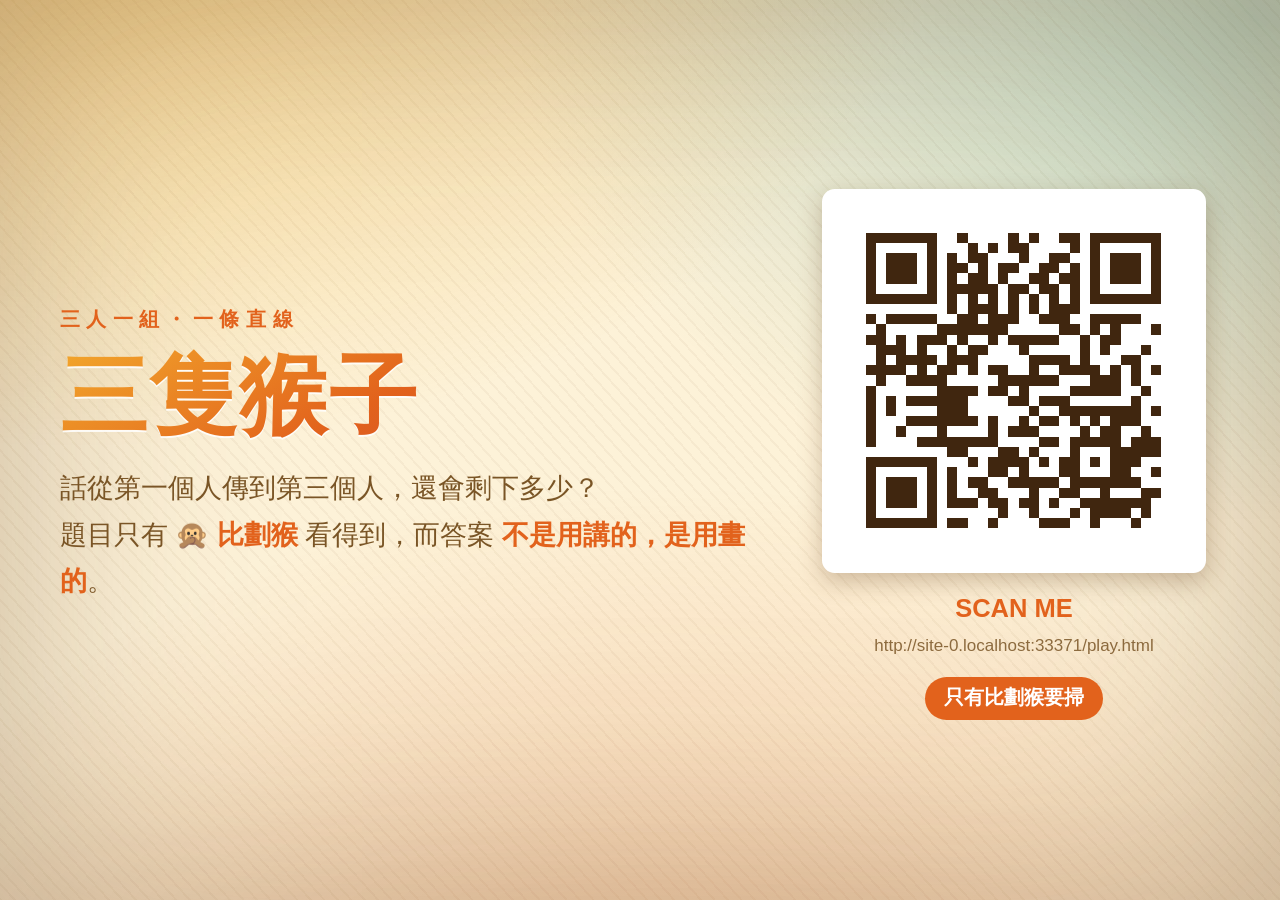
==== index.html @ 546dc7aa "三隻猴子：投影端與比劃猴手機端" ====
<!DOCTYPE html>
<html lang="zh-Hant">
<head>
<meta charset="UTF-8">
<meta name="viewport" content="width=device-width, initial-scale=1">
<title>三隻猴子｜投影幕</title>
<meta name="robots" content="noindex">
<meta name="description" content="三隻猴子傳話遊戲的投影畫面：規則、大倒數、輪次節奏">
<link rel="stylesheet" href="assets/theme.css">
<link rel="stylesheet" href="assets/stage.css">
</head>
<body>

<main class="screen" id="screen"></main>

<div class="bar-ui" id="bar">
  <button data-act="prev">← 上一頁</button>
  <button data-act="next">下一頁 →</button>
  <span class="grow" id="where"></span>
  <button data-act="menu">跳關 Esc</button>
  <button data-act="full">全螢幕 F</button>
</div>

<div class="menu" id="menu" hidden>
  <h2>跳到哪一頁</h2>
  <ol id="menuList"></ol>
  <p class="hintline" id="menuKeys"></p>
</div>

<script src="assets/util.js"></script>
<script src="assets/terms.js"></script>
<script src="assets/roles.js"></script>
<script src="assets/qrcode.js"></script>
<script src="assets/stage.js"></script>
</body>
</html>
---- assets/theme.css ----
/* 藏寶圖：曬過太陽的舊紙，配金、火橘、海水青。
   投影幕用亮底，後排看得比深色底清楚。 */
:root{
  --paper:#FDF2D8;
  --paper-2:#F7E3B4;
  --paper-3:#EED49A;
  --ink:#40260F;          /* 主文字：墨咖啡 */
  --ink-2:#7A5526;        /* 次要文字 */
  --gold:#E9A317;
  --amber:#F2A72C;
  --flame:#E2621C;
  --teal:#0E8C8F;
  --err:#C4453B;

  --font:"Noto Sans TC","PingFang TC","Microsoft JhengHei",-apple-system,
         BlinkMacSystemFont,"Segoe UI",sans-serif;
}

/* 暗場：三隻猴子常排在活動後半，可能已經關燈，全白底會刺眼。
   只覆蓋變數，版面完全不用改。投影端按 C 切換。 */
body.dark{
  --paper:#231508;
  --paper-2:#33200C;
  --paper-3:#412A10;
  --ink:#FBEBCB;
  --ink-2:#DCBB8A;
  --gold:#F3BC45;
  --amber:#F5C45E;
  --flame:#FF7A33;
  --teal:#37C2C4;
}

*,*::before,*::after{box-sizing:border-box;}

body{
  margin:0;
  font-family:var(--font);
  line-height:1.6;
  -webkit-font-smoothing:antialiased;
}

[hidden]{display:none!important;}

/* ---------- 按鈕 ---------- */
.btn{
  display:inline-flex;
  align-items:center;
  justify-content:center;
  gap:.45rem;
  padding:.8rem 1.6rem;
  border:none;
  border-radius:999px;
  background:linear-gradient(135deg,var(--amber),var(--gold));
  color:#fff;
  font-family:inherit;
  font-size:1.02rem;
  font-weight:900;
  letter-spacing:.04em;
  cursor:pointer;
  text-decoration:none;
  box-shadow:0 .3rem .7rem rgba(217,140,18,.35);
  transition:transform .18s ease, box-shadow .18s ease, filter .18s ease;
}
.btn:hover{transform:translateY(-.15rem);box-shadow:0 .5rem 1rem rgba(217,140,18,.4);}
.btn:focus-visible{outline:3px solid var(--ink);outline-offset:3px;}
.btn[disabled]{filter:grayscale(.6);opacity:.6;cursor:not-allowed;transform:none;}

.btn--ghost{
  background:transparent;
  color:var(--ink-2);
  border:2px solid rgba(122,85,38,.3);
  box-shadow:none;
  font-weight:700;
  font-size:.9rem;
  padding:.6rem 1.2rem;
}
.btn--ghost:hover{color:var(--ink);border-color:var(--ink-2);box-shadow:none;}

/* ---------- QR ---------- */
/* 底一定是純白，不能用 --paper：米色在投影機上對比不夠，手機掃不到 */
.qr{
  display:block;
  background:#fff;
  border-radius:.75rem;
  padding:.5rem;
  line-height:0;
}
.qr svg{display:block;width:100%;height:auto;}

@media (prefers-reduced-motion:reduce){
  *{transition:none!important;animation:none!important;}
}
---- assets/stage.css ----
/* 投影端。整頁只有一個任務：當全場的節奏棒。
   題目和答案都在比劃猴的手機上，這裡【不顯示任何正式題目】。 */

/* 字級跟著視窗走，投影機不管是 1024 還是 4K 都塞得剛好 */
html{font-size:clamp(16px, 0.78vw + 0.78vh, 36px);}

/* 卡片底色：亮場是白紙，暗場是一層薄薄的亮面。
   版面各處只認這個變數，切暗場才不用改任何一條規則。 */
:root{--card-bg:#fff;--card-line:rgba(122,85,38,.2);--bar-bg:rgba(255,251,240,.96);}
body.dark{--card-bg:rgba(255,255,255,.07);--card-line:rgba(255,255,255,.18);--bar-bg:rgba(35,21,8,.96);}

body{
  background:var(--paper);
  color:var(--ink);
  height:100vh;
  overflow:hidden;
  cursor:none;                 /* 投影幕上不能有游標亂晃 */
}
body.show-ui{cursor:default;}

/* 底色的光暈與紙紋 */
body::before{
  content:"";
  position:fixed;
  inset:0;
  z-index:0;
  background:
    radial-gradient(85rem 55rem at 6% -12%, rgba(233,163,23,.42), transparent 60%),
    radial-gradient(75rem 52rem at 98% 2%, rgba(14,140,143,.26), transparent 58%),
    radial-gradient(85rem 60rem at 52% 122%, rgba(226,98,28,.30), transparent 60%),
    repeating-linear-gradient(48deg, rgba(122,85,38,.05) 0 2px, transparent 2px 10px);
}

/* 舊紙的四邊燒灼感，讓亮底不會刺眼 */
body::after{
  content:"";
  position:fixed;
  inset:0;
  z-index:0;
  pointer-events:none;
  box-shadow:inset 0 0 16rem rgba(90,52,18,.34);
}
body.dark::after{box-shadow:inset 0 0 16rem rgba(0,0,0,.6);}

main.screen{
  position:relative;
  z-index:1;
  height:100vh;
  display:flex;
  flex-direction:column;
  align-items:center;
  justify-content:center;
  padding:4.5rem 3.5rem 4rem;
  text-align:center;
}

/* ---------- 共用零件 ---------- */
.eyebrow{
  margin:0 0 .6rem;
  font-size:1.15rem;font-weight:900;letter-spacing:.34em;
  color:var(--flame);
}
.huge{
  margin:0;
  font-size:5.2rem;font-weight:900;line-height:1.12;letter-spacing:.02em;
  background:linear-gradient(150deg,#F2A72C 0%,#E2621C 48%,#C4453B 100%);
  -webkit-background-clip:text;background-clip:text;color:transparent;
  filter:drop-shadow(0 .12rem 0 rgba(255,255,255,.85));
}
body.dark .huge{filter:none;}
.big{margin:0;font-size:3.4rem;font-weight:900;line-height:1.25;}
.mid{margin:0;font-size:2.1rem;font-weight:800;line-height:1.45;}
.lede{
  margin:1.2rem auto 0;max-width:52rem;
  font-size:1.6rem;line-height:1.7;color:var(--ink-2);
}
.lede b{color:var(--flame);}
.quiet{color:var(--ink-2);opacity:.8;}
/* emoji 的字身比一般文字高，行高給 1.1 會讓它的頭超出行框壓到上一行，
   所以這裡一律留寬一點 */
.emoji{
  display:block;font-size:6rem;line-height:1.35;
  filter:drop-shadow(0 .3rem .5rem rgba(90,52,18,.22));
}

@keyframes pop{from{opacity:0;transform:scale(.6);}to{opacity:1;transform:scale(1);}}

/* ---------- 封面 ---------- */
.cover{
  display:grid;grid-template-columns:1.25fr .75fr;gap:3.5rem;align-items:center;
  width:100%;max-width:88rem;text-align:left;
}
.cover__qr{text-align:center;}
.cover__qr .qr{
  width:min(26rem,30vw);margin:0 auto;
  border:.35rem solid #fff;
  box-shadow:0 .5rem 1.4rem rgba(90,52,18,.28);
}
.cover__scan{margin:.9rem 0 0;font-size:1.5rem;font-weight:900;color:var(--flame);}
/* QR 掃不到時主持人要直接念，所以網址一定要看得見、而且會自己折行 */
.cover__url{margin:.2rem 0 0;font-size:1rem;word-break:break-all;color:var(--ink-2);opacity:.85;}
.cover__who{
  margin:1rem 0 0;display:inline-block;
  padding:.35rem 1.1rem;border-radius:999px;
  background:var(--flame);color:#fff;font-size:1.15rem;font-weight:900;
}

/* 正式輪次角落的小 QR，給遲到的組。按 H 收起來 */
.qr-corner{
  position:fixed;top:1.4rem;right:1.4rem;z-index:3;
  width:8rem;text-align:center;
}
.qr-corner .qr{border:.2rem solid #fff;box-shadow:0 .3rem .8rem rgba(90,52,18,.25);}
.qr-corner p{margin:.3rem 0 0;font-size:.75rem;font-weight:900;color:var(--ink-2);}

/* ---------- 三隻猴子 ---------- */
.roles{
  display:grid;grid-template-columns:repeat(3,1fr);gap:1.2rem;
  width:100%;max-width:80rem;margin-top:1.6rem;
}
.role{
  padding:1.5rem 1.2rem;border-radius:1.2rem;
  background:var(--card-bg);border:.14rem solid var(--card-line);
  box-shadow:0 .3rem 0 rgba(90,52,18,.12);
}
.role__e{font-size:4rem;line-height:1.3;}
.role__n{font-size:1.9rem;font-weight:900;margin:.4rem 0 .5rem;color:var(--flame);}
.role__r{font-size:1.25rem;line-height:1.55;color:var(--ink-2);}
.role__t{margin-top:.6rem;font-size:1rem;color:var(--ink-2);opacity:.8;}

/* 站位：🙊 →(看動作)→ 🙉 →(聽聲音)→ 🙈 →(畫)→ 📄 */
.lineup{
  display:flex;align-items:center;justify-content:center;
  gap:1rem;flex-wrap:wrap;margin:2rem 0 1rem;
}
.lineup__m{text-align:center;}
.lineup__m b{display:block;font-size:5.5rem;line-height:1.3;}
.lineup__m span{font-size:1.3rem;font-weight:900;}
.lineup__a{text-align:center;color:var(--flame);}
.lineup__a b{display:block;font-size:2.4rem;line-height:1;}
.lineup__a span{font-size:1rem;font-weight:900;letter-spacing:.1em;}

/* 題目字。投影端只有範例題會用到它 */
.term{
  font-size:9rem;font-weight:900;line-height:1.1;letter-spacing:.04em;
  background:linear-gradient(150deg,#F2A72C 0%,#E2621C 48%,#C4453B 100%);
  -webkit-background-clip:text;background-clip:text;color:transparent;
  filter:drop-shadow(0 .12rem 0 rgba(255,255,255,.85));
  animation:pop .35s ease-out;
}
.term--demo{background:linear-gradient(150deg,#7DBB3A 0%,#0E8C8F 60%,#12758F 100%);
  -webkit-background-clip:text;background-clip:text;}
body.dark .term{filter:none;}
.term__n{font-size:1.2rem;letter-spacing:.3em;color:var(--ink-2);opacity:.8;font-weight:800;}

/* 三個角色各包成一顆膠囊。中文會在任意字元換行，
   整行直接丟出去會斷在「猜題猴：閉／眼」這種地方 */
.rolebar{
  display:flex;flex-wrap:wrap;justify-content:center;
  gap:.6rem 1.1rem;margin-top:2rem;max-width:76rem;
}
.rolebar span{
  white-space:nowrap;padding:.35rem 1.2rem;border-radius:999px;
  background:var(--card-bg);border:.12rem solid var(--card-line);
  box-shadow:0 .16rem 0 rgba(90,52,18,.10);
  font-size:1.5rem;font-weight:800;color:var(--ink-2);
}
.rolebar b{color:var(--ink);font-weight:900;}

/* ---------- 交接：三個步驟 ---------- */
.steps{display:flex;gap:1.2rem;justify-content:center;align-items:stretch;margin-top:1.6rem;}
.step{
  flex:1;max-width:20rem;padding:1.4rem 1.2rem;border-radius:1.2rem;
  background:var(--card-bg);border:.14rem solid var(--card-line);
  box-shadow:0 .3rem 0 rgba(90,52,18,.12);
}
.step b{display:block;font-size:2.6rem;line-height:1.2;color:var(--flame);}
.step span{display:block;margin-top:.4rem;font-size:1.5rem;font-weight:900;line-height:1.4;}

/* ---------- 大倒數 ----------
   這是投影端的主角，字級遠大於 orientation 原本的 5.5rem */
.timer{
  margin:.5rem 0;
  font-size:14rem;font-weight:900;letter-spacing:.04em;
  font-variant-numeric:tabular-nums;
  color:var(--teal);line-height:1.05;
}
.timer.low{color:var(--flame);}
.timer.zero{color:var(--err);animation:blink 1s steps(2) infinite;}
@keyframes blink{50%{opacity:.25;}}
.timer small{
  display:block;font-size:1.4rem;font-weight:900;letter-spacing:.24em;
  color:var(--ink-2);opacity:.8;
}

/* ---------- 3・2・1 與 時間到 ---------- */
.count3{
  font-size:16rem;font-weight:900;line-height:1.2;
  background:linear-gradient(150deg,#F2A72C,#E2621C 50%,#C4453B);
  -webkit-background-clip:text;background-clip:text;color:transparent;
  animation:pop .4s ease-out;
}
/* emoji 是彩色字符，套上 background-clip:text + 透明字色會被裁成一片漸層剪影，
   所以有 emoji 的那一格要用原本的顏色畫 */
.count3--emoji{
  background:none;
  -webkit-background-clip:border-box;background-clip:border-box;
  color:var(--ink);
  line-height:1.3;
  filter:drop-shadow(0 .4rem .8rem rgba(90,52,18,.28));
}

/* 時間到：全場的笑點爆發點，動畫要夠猛，但只跑一次。
   刻意不用 animation-fill-mode:both —— 那會讓「沒跑動畫」時元素卡在 0%
   的 opacity:0（reduced-motion、或分頁在背景），整句話就此消失。
   用 forwards 的話，沒動畫時就是正常的 scale(1)、看得見，這才是安全的預設。 */
.slam{
  font-size:11rem;font-weight:900;line-height:1.25;color:var(--flame);
  animation:slam .55s cubic-bezier(.2,.9,.3,1.3) forwards;
}
@keyframes slam{
  0%{transform:scale(2.4);opacity:0;}
  55%{opacity:1;}
  100%{transform:scale(1);opacity:1;}
}
/* 同理：底色的 opacity:0 寫在規則本體，不是寫在 keyframe 的 0%。
   關掉動畫時它只是不出現，而不是變成一片蓋住投影幕的橘色。 */
.hype::before{
  content:"";position:fixed;inset:0;z-index:0;pointer-events:none;opacity:0;
  background:radial-gradient(70rem 50rem at 50% 45%, rgba(226,98,28,.42), transparent 65%);
  animation:hype 1.1s ease-out 2;
}
@keyframes hype{0%{opacity:0;}25%{opacity:1;}100%{opacity:0;}}

/* ---------- 控制列 ---------- */
.bar-ui{
  position:fixed;left:0;right:0;bottom:0;z-index:5;
  display:flex;align-items:center;gap:.75rem;
  padding:.55rem 1rem;
  background:var(--bar-bg);
  border-top:.1rem solid rgba(122,85,38,.25);
  box-shadow:0 -.3rem .8rem rgba(90,52,18,.12);
  color:var(--ink);font-size:.95rem;
  opacity:0;transform:translateY(110%);
  transition:opacity .25s ease, transform .25s ease;
}
body.show-ui .bar-ui{opacity:1;transform:none;}
.bar-ui button{
  font-family:inherit;font-size:.95rem;font-weight:900;
  padding:.35rem .9rem;border-radius:.55rem;
  border:.1rem solid rgba(122,85,38,.3);
  background:var(--card-bg);color:var(--ink);cursor:pointer;
}
.bar-ui button:hover{border-color:var(--flame);}
.bar-ui .grow{flex:1;text-align:center;color:var(--ink-2);}
.bar-ui kbd{
  font:inherit;font-size:.8rem;padding:0 .3rem;border-radius:.25rem;
  background:var(--paper-2);border:.06rem solid rgba(122,85,38,.3);
}

/* ---------- 跳關選單 ---------- */
.menu{
  position:fixed;inset:0;z-index:6;
  background:var(--paper);
  padding:2.5rem;overflow:auto;color:var(--ink);
}
.menu h2{margin:0 0 1rem;font-size:1.8rem;color:var(--flame);}
.menu ol{list-style:none;margin:0;padding:0;max-width:36rem;}
.menu li{margin-bottom:.3rem;}
.menu button{
  width:100%;text-align:left;font-family:inherit;font-size:1.02rem;
  padding:.4rem .7rem;border-radius:.5rem;border:none;
  background:transparent;color:var(--ink);cursor:pointer;
}
.menu button:hover{background:var(--card-bg);}
.menu button.now{background:var(--flame);color:#fff;font-weight:900;}
.menu .hintline{margin:1.2rem 0 0;font-size:.95rem;color:var(--ink-2);}
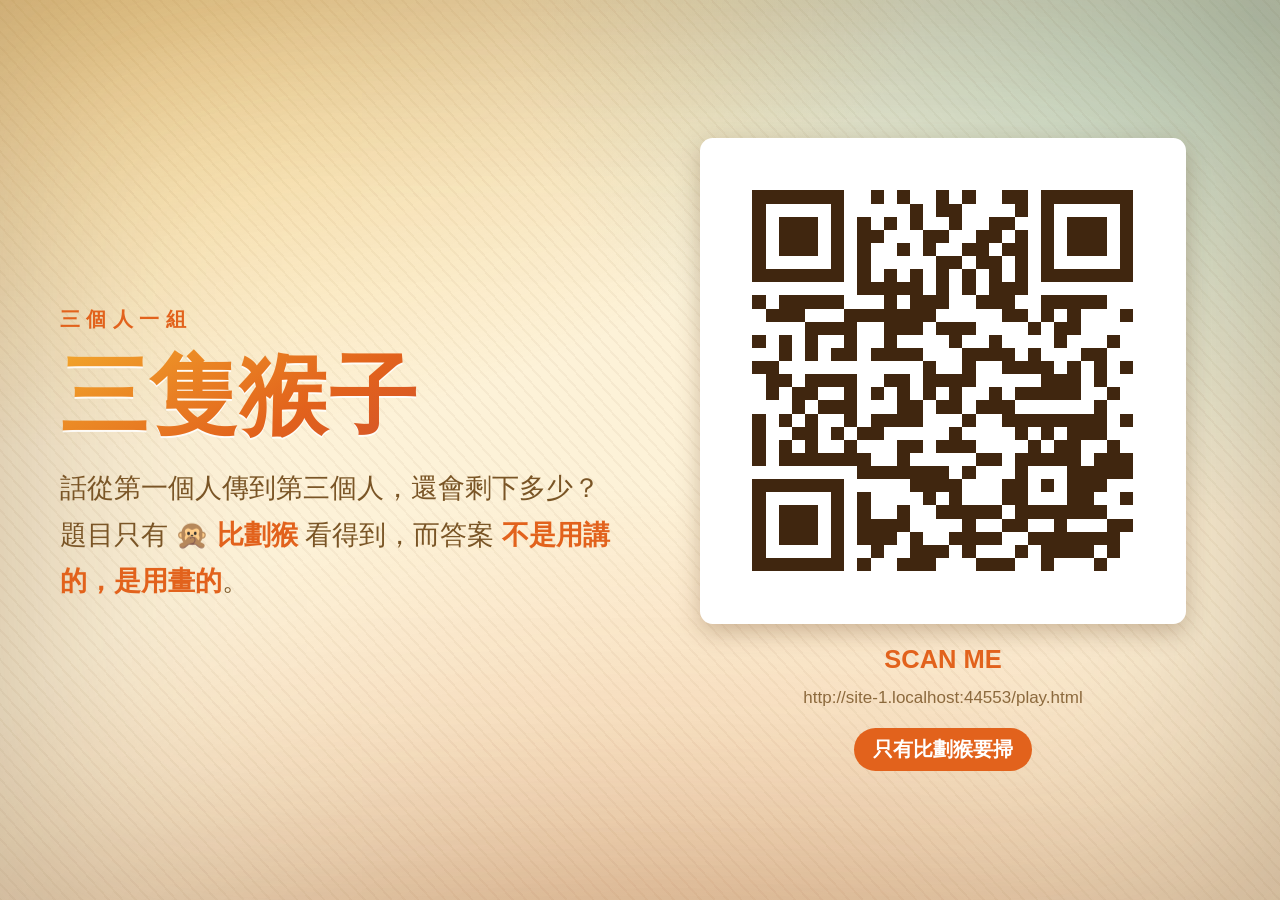
==== commit 01efe736: "題庫改成主題制，一輪一題；不再強調站成一直線 題庫換成 4 主題 x 4 題（佛堂 / 生活禮節 / 仙佛 / 十組）， 流程跟著改成「一輪 = 一個主題 = 一題」，投影幕大字打出當輪主題。  分派" ====
--- a/index.html
+++ b/index.html
@@ -30,6 +30,7 @@
 <script src="assets/util.js"></script>
 <script src="assets/terms.js"></script>
 <script src="assets/roles.js"></script>
+<script src="assets/deck.js"></script>
 <script src="assets/qrcode.js"></script>
 <script src="assets/stage.js"></script>
 </body>
--- a/assets/stage.css
+++ b/assets/stage.css
@@ -87,12 +87,12 @@
 
 /* ---------- 封面 ---------- */
 .cover{
-  display:grid;grid-template-columns:1.25fr .75fr;gap:3.5rem;align-items:center;
+  display:grid;grid-template-columns:1fr 1fr;gap:3rem;align-items:center;
   width:100%;max-width:88rem;text-align:left;
 }
 .cover__qr{text-align:center;}
 .cover__qr .qr{
-  width:min(26rem,30vw);margin:0 auto;
+  width:min(34rem,38vw);margin:0 auto;
   border:.35rem solid #fff;
   box-shadow:0 .5rem 1.4rem rgba(90,52,18,.28);
 }
@@ -108,10 +108,10 @@
 /* 正式輪次角落的小 QR，給遲到的組。按 H 收起來 */
 .qr-corner{
   position:fixed;top:1.4rem;right:1.4rem;z-index:3;
-  width:8rem;text-align:center;
+  width:11rem;text-align:center;
 }
 .qr-corner .qr{border:.2rem solid #fff;box-shadow:0 .3rem .8rem rgba(90,52,18,.25);}
-.qr-corner p{margin:.3rem 0 0;font-size:.75rem;font-weight:900;color:var(--ink-2);}
+.qr-corner p{margin:.35rem 0 0;font-size:.9rem;font-weight:900;color:var(--ink-2);}
 
 /* ---------- 三隻猴子 ---------- */
 .roles{
@@ -128,7 +128,7 @@
 .role__r{font-size:1.25rem;line-height:1.55;color:var(--ink-2);}
 .role__t{margin-top:.6rem;font-size:1rem;color:var(--ink-2);opacity:.8;}
 
-/* 站位：🙊 →(看動作)→ 🙉 →(聽聲音)→ 🙈 →(畫)→ 📄 */
+/* 傳話鏈：🙊 →(看動作)→ 🙉 →(聽聲音)→ 🙈 →(畫)→ 📄 */
 .lineup{
   display:flex;align-items:center;justify-content:center;
   gap:1rem;flex-wrap:wrap;margin:2rem 0 1rem;
@@ -176,6 +176,9 @@
 }
 .step b{display:block;font-size:2.6rem;line-height:1.2;color:var(--flame);}
 .step span{display:block;margin-top:.4rem;font-size:1.5rem;font-weight:900;line-height:1.4;}
+
+/* 正式輪的主題。投影幕上唯一「跟題目有關」的資訊，全場一樣所以不算洩題 */
+.big.theme{margin:.2rem 0 .4rem;color:var(--flame);letter-spacing:.04em;}
 
 /* ---------- 大倒數 ----------
    這是投影端的主角，字級遠大於 orientation 原本的 5.5rem */
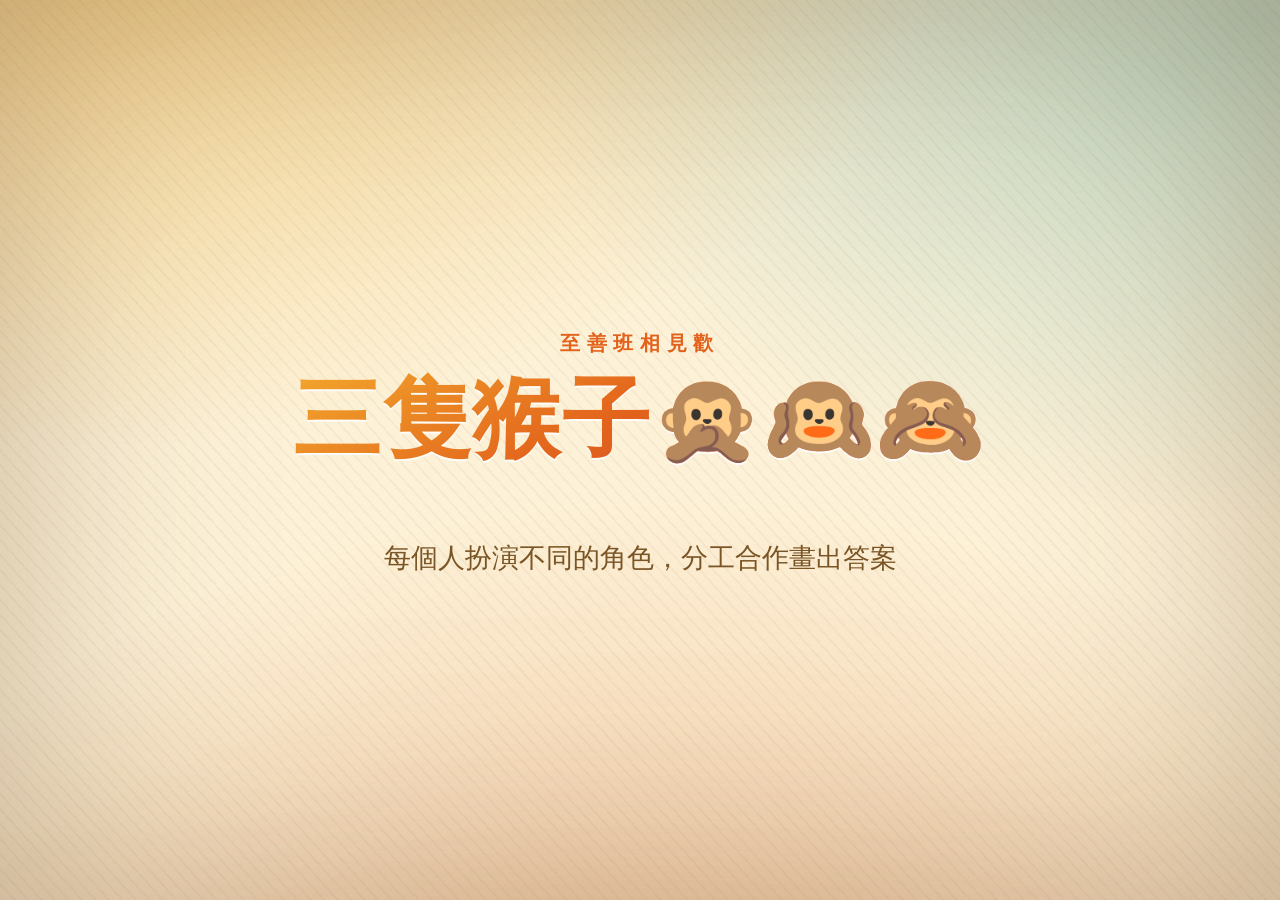
==== commit 625fca2a: "主題去掉 emoji、封面拿掉 QR、每題 4 分鐘、加背景音樂 - 主題只留名字，不配 emoji。投影幕上是純文字，後排看得清楚，   也不會再踩到舊系統缺字（Windows 10 畫不出 🪷） " ====
--- a/index.html
+++ b/index.html
@@ -17,6 +17,7 @@
   <button data-act="prev">← 上一頁</button>
   <button data-act="next">下一頁 →</button>
   <span class="grow" id="where"></span>
+  <button data-act="music" id="musicBtn">🎵 音樂</button>
   <button data-act="menu">跳關 Esc</button>
   <button data-act="full">全螢幕 F</button>
 </div>
@@ -32,6 +33,7 @@
 <script src="assets/roles.js"></script>
 <script src="assets/deck.js"></script>
 <script src="assets/qrcode.js"></script>
+<script src="assets/bgm.js"></script>
 <script src="assets/stage.js"></script>
 </body>
 </html>
--- a/assets/stage.css
+++ b/assets/stage.css
@@ -86,6 +86,17 @@
 @keyframes pop{from{opacity:0;transform:scale(.6);}to{opacity:1;transform:scale(1);}}
 
 /* ---------- 封面 ---------- */
+/* emoji 是彩色字符，套上 .huge 的 background-clip:text + 透明字色會被裁成
+   一片漸層剪影。放在 .plain 裡把它還原回來，才畫得出原本的顏色。 */
+.plain{
+  background:none;
+  -webkit-background-clip:border-box;background-clip:border-box;
+  color:var(--ink);
+  filter:none;
+}
+
+/* 下面這幾條目前只有「交接」頁在用（封面的 QR 已經拿掉）。
+   要把封面的 QR 加回來的話，這些樣式都還在。 */
 .cover{
   display:grid;grid-template-columns:1fr 1fr;gap:3rem;align-items:center;
   width:100%;max-width:88rem;text-align:left;
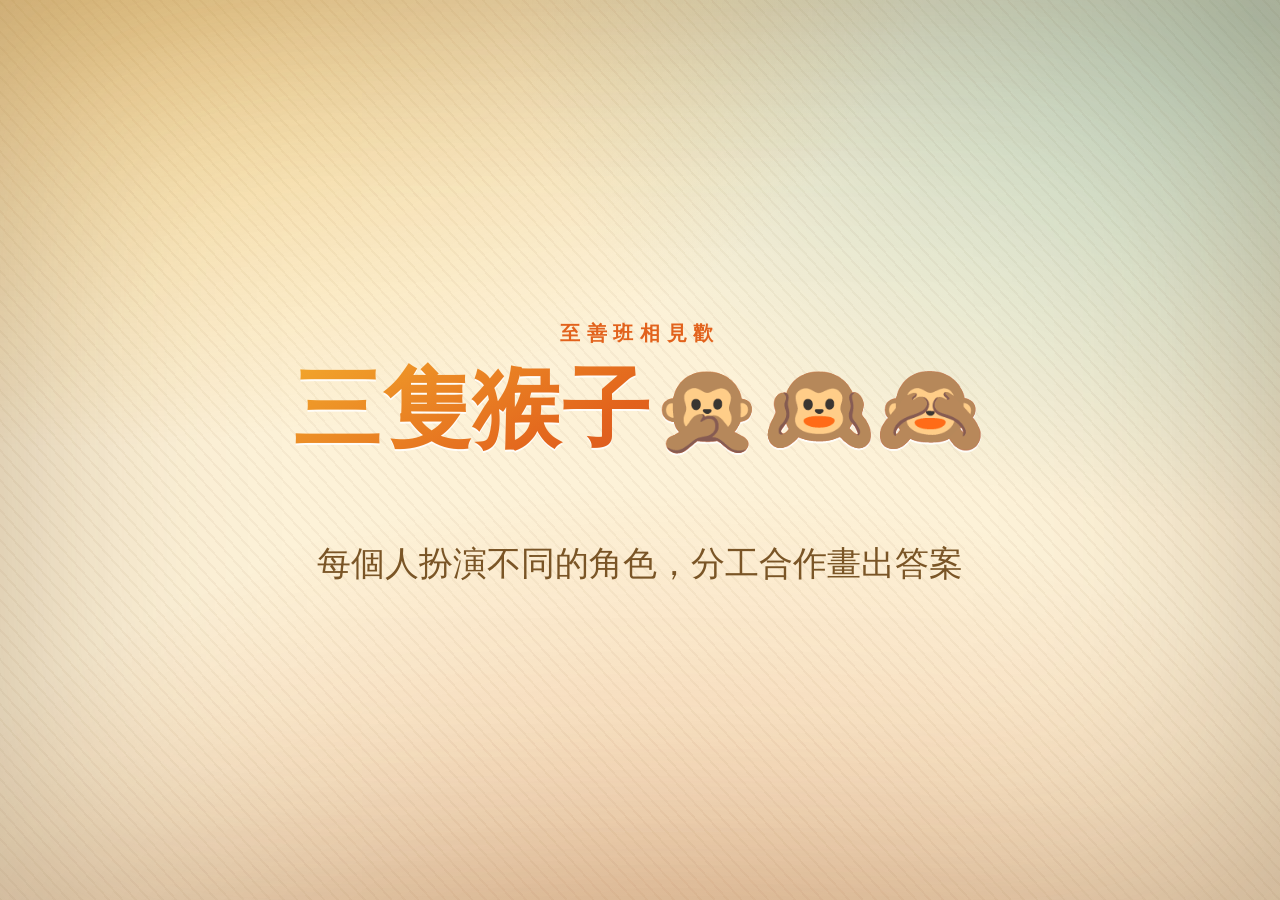
==== commit eccbc12b: "移除背景音樂與畫重點，組別改說成數字 1. 背景音樂整套拿掉：刪掉 assets/bgm.js、控制列的「🎵 音樂」按鈕、    index.html 的 script、sw 快取清單那一項，以及 u" ====
--- a/index.html
+++ b/index.html
@@ -17,7 +17,6 @@
   <button data-act="prev">← 上一頁</button>
   <button data-act="next">下一頁 →</button>
   <span class="grow" id="where"></span>
-  <button data-act="music" id="musicBtn">🎵 音樂</button>
   <button data-act="menu">跳關 Esc</button>
   <button data-act="full">全螢幕 F</button>
 </div>
@@ -33,7 +32,6 @@
 <script src="assets/roles.js"></script>
 <script src="assets/deck.js"></script>
 <script src="assets/qrcode.js"></script>
-<script src="assets/bgm.js"></script>
 <script src="assets/stage.js"></script>
 </body>
 </html>
--- a/assets/stage.css
+++ b/assets/stage.css
@@ -72,7 +72,7 @@
 .mid{margin:0;font-size:2.1rem;font-weight:800;line-height:1.45;}
 .lede{
   margin:1.2rem auto 0;max-width:52rem;
-  font-size:1.6rem;line-height:1.7;color:var(--ink-2);
+  font-size:2rem;line-height:1.65;color:var(--ink-2);
 }
 .lede b{color:var(--flame);}
 .quiet{color:var(--ink-2);opacity:.8;}
@@ -135,9 +135,9 @@
   box-shadow:0 .3rem 0 rgba(90,52,18,.12);
 }
 .role__e{font-size:4rem;line-height:1.3;}
-.role__n{font-size:1.9rem;font-weight:900;margin:.4rem 0 .5rem;color:var(--flame);}
-.role__r{font-size:1.25rem;line-height:1.55;color:var(--ink-2);}
-.role__t{margin-top:.6rem;font-size:1rem;color:var(--ink-2);opacity:.8;}
+.role__n{font-size:2.2rem;font-weight:900;margin:.4rem 0 .5rem;color:var(--flame);}
+.role__r{font-size:1.6rem;line-height:1.55;color:var(--ink-2);}
+.role__t{margin-top:.6rem;font-size:1.2rem;color:var(--ink-2);opacity:.8;}
 
 /* 傳話鏈：🙊 →(看動作)→ 🙉 →(聽聲音)→ 🙈 →(畫)→ 📄 */
 .lineup{
@@ -153,7 +153,7 @@
 
 /* 題目字。投影端只有範例題會用到它 */
 .term{
-  font-size:9rem;font-weight:900;line-height:1.1;letter-spacing:.04em;
+  font-size:11rem;font-weight:900;line-height:1.1;letter-spacing:.04em;
   background:linear-gradient(150deg,#F2A72C 0%,#E2621C 48%,#C4453B 100%);
   -webkit-background-clip:text;background-clip:text;color:transparent;
   filter:drop-shadow(0 .12rem 0 rgba(255,255,255,.85));
@@ -174,22 +174,34 @@
   white-space:nowrap;padding:.35rem 1.2rem;border-radius:999px;
   background:var(--card-bg);border:.12rem solid var(--card-line);
   box-shadow:0 .16rem 0 rgba(90,52,18,.10);
-  font-size:1.5rem;font-weight:800;color:var(--ink-2);
+  font-size:1.8rem;font-weight:800;color:var(--ink-2);
 }
 .rolebar b{color:var(--ink);font-weight:900;}
 
-/* ---------- 交接：三個步驟 ---------- */
-.steps{display:flex;gap:1.2rem;justify-content:center;align-items:stretch;margin-top:1.6rem;}
+/* ---------- 交接 ----------
+   左右兩欄：步驟直向排在左邊，QR 在右邊。
+   原本整頁往下堆，在 4:3 投影機上高度很擠 —— 橫向才是投影幕有餘裕的方向。 */
+.handoff{
+  display:grid;grid-template-columns:1.1fr .9fr;gap:3.5rem;align-items:center;
+  width:100%;max-width:84rem;text-align:left;
+}
+.handoff__qr{text-align:center;}
+.handoff__qr .qr{
+  width:min(28rem,32vw);margin:0 auto;
+  border:.35rem solid #fff;
+  box-shadow:0 .5rem 1.4rem rgba(90,52,18,.28);
+}
+.handoff__qr .cover__url{margin-top:.6rem;font-size:1.15rem;}
+
+.steps{display:grid;gap:1.1rem;margin-top:1.8rem;}
 .step{
-  flex:1;max-width:20rem;padding:1.4rem 1.2rem;border-radius:1.2rem;
+  display:flex;align-items:center;gap:1.2rem;
+  padding:1.1rem 1.4rem;border-radius:1.2rem;
   background:var(--card-bg);border:.14rem solid var(--card-line);
   box-shadow:0 .3rem 0 rgba(90,52,18,.12);
 }
-.step b{display:block;font-size:2.6rem;line-height:1.2;color:var(--flame);}
-.step span{display:block;margin-top:.4rem;font-size:1.5rem;font-weight:900;line-height:1.4;}
-
-/* 正式輪的主題。投影幕上唯一「跟題目有關」的資訊，全場一樣所以不算洩題 */
-.big.theme{margin:.2rem 0 .4rem;color:var(--flame);letter-spacing:.04em;}
+.step b{flex:none;font-size:2.8rem;line-height:1.2;color:var(--flame);}
+.step span{font-size:1.85rem;font-weight:900;line-height:1.35;}
 
 /* ---------- 大倒數 ----------
    這是投影端的主角，字級遠大於 orientation 原本的 5.5rem */
